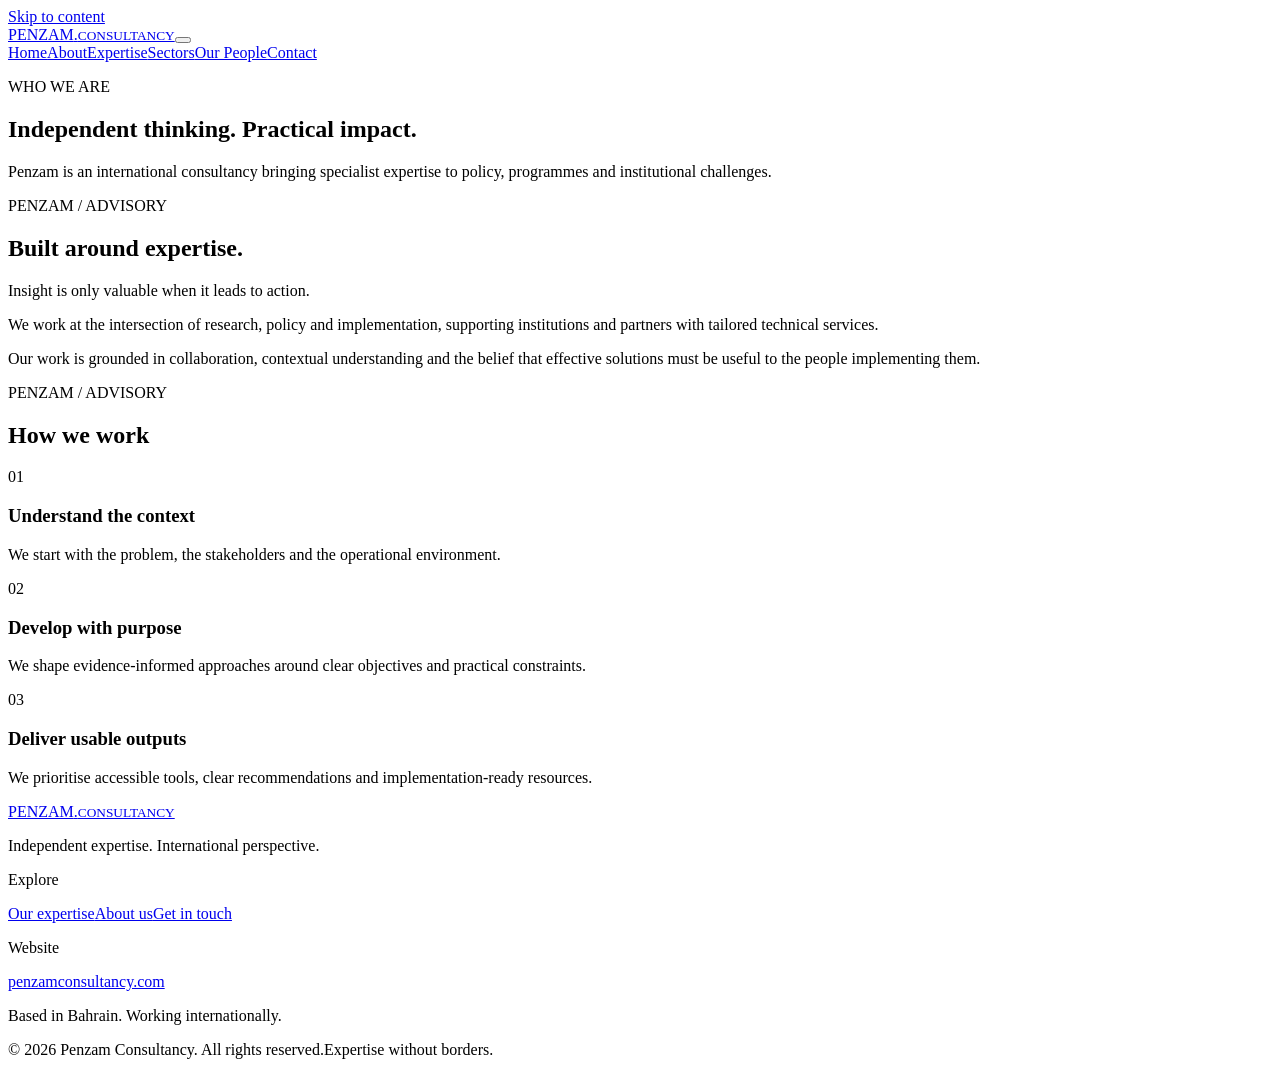
==== about.html @ 7cd4b7c7 "Add files via upload" ====
<!doctype html><html lang="en"><head><meta charset="utf-8"><meta name="viewport" content="width=device-width, initial-scale=1"><meta name="description" content="Penzam Consultancy provides international advisory, research, training and capacity-building expertise."><meta name="theme-color" content="#20252b"><title>About | Penzam Consultancy</title><link rel="stylesheet" href="assets/style.css"><script defer src="assets/script.js"></script></head><body><a class="skip" href="#main">Skip to content</a><header class="site-header"><div class="shell header-inner"><a class="brand" href="index.html" aria-label="Penzam home">PENZAM<span class="brand-dot">.</span><small>CONSULTANCY</small></a><button class="menu-toggle" aria-expanded="false" aria-controls="site-nav" aria-label="Toggle navigation"><span></span><span></span><span></span></button><nav id="site-nav" aria-label="Main navigation"><a href="index.html" class="">Home</a><a href="about.html" class="active">About</a><a href="expertise.html" class="">Expertise</a><a href="sectors.html" class="">Sectors</a><a href="team.html" class="">Our People</a><a href="contact.html" class="">Contact</a></nav></div></header><main id="main"><section class="hero subhero"><div class="shell"><p class="eyebrow">WHO WE ARE</p><h1>Independent thinking. Practical impact.</h1><p class="lead">Penzam is an international consultancy bringing specialist expertise to policy, programmes and institutional challenges.</p></div></section><section class="section "><div class="shell"><div class="section-heading"><p class="eyebrow">PENZAM / ADVISORY</p><h2>Built around expertise.</h2></div><div class="split"><p class="big-statement">Insight is only valuable when it leads to action.</p><div><p>We work at the intersection of research, policy and implementation, supporting institutions and partners with tailored technical services.</p><p>Our work is grounded in collaboration, contextual understanding and the belief that effective solutions must be useful to the people implementing them.</p></div></div></div></section><section class="section soft"><div class="shell"><div class="section-heading"><p class="eyebrow">PENZAM / ADVISORY</p><h2>How we work</h2></div><div class="card-grid"><article class="service-card"><span class="card-num">01</span><h3>Understand the context</h3><p>We start with the problem, the stakeholders and the operational environment.</p></article><article class="service-card"><span class="card-num">02</span><h3>Develop with purpose</h3><p>We shape evidence-informed approaches around clear objectives and practical constraints.</p></article><article class="service-card"><span class="card-num">03</span><h3>Deliver usable outputs</h3><p>We prioritise accessible tools, clear recommendations and implementation-ready resources.</p></article></div></div></section></main><footer class="footer"><div class="shell footer-top"><div><a class="brand footer-brand" href="index.html">PENZAM<span class="brand-dot">.</span><small>CONSULTANCY</small></a><p>Independent expertise. International perspective.</p></div><div><p class="footer-label">Explore</p><a href="expertise.html">Our expertise</a><a href="about.html">About us</a><a href="contact.html">Get in touch</a></div><div><p class="footer-label">Website</p><a href="https://penzamconsultancy.com">penzamconsultancy.com</a><p>Based in Bahrain. Working internationally.</p></div></div><div class="shell footer-bottom"><span>© <span id="year">2026</span> Penzam Consultancy. All rights reserved.</span><span>Expertise without borders.</span></div></footer></body></html>
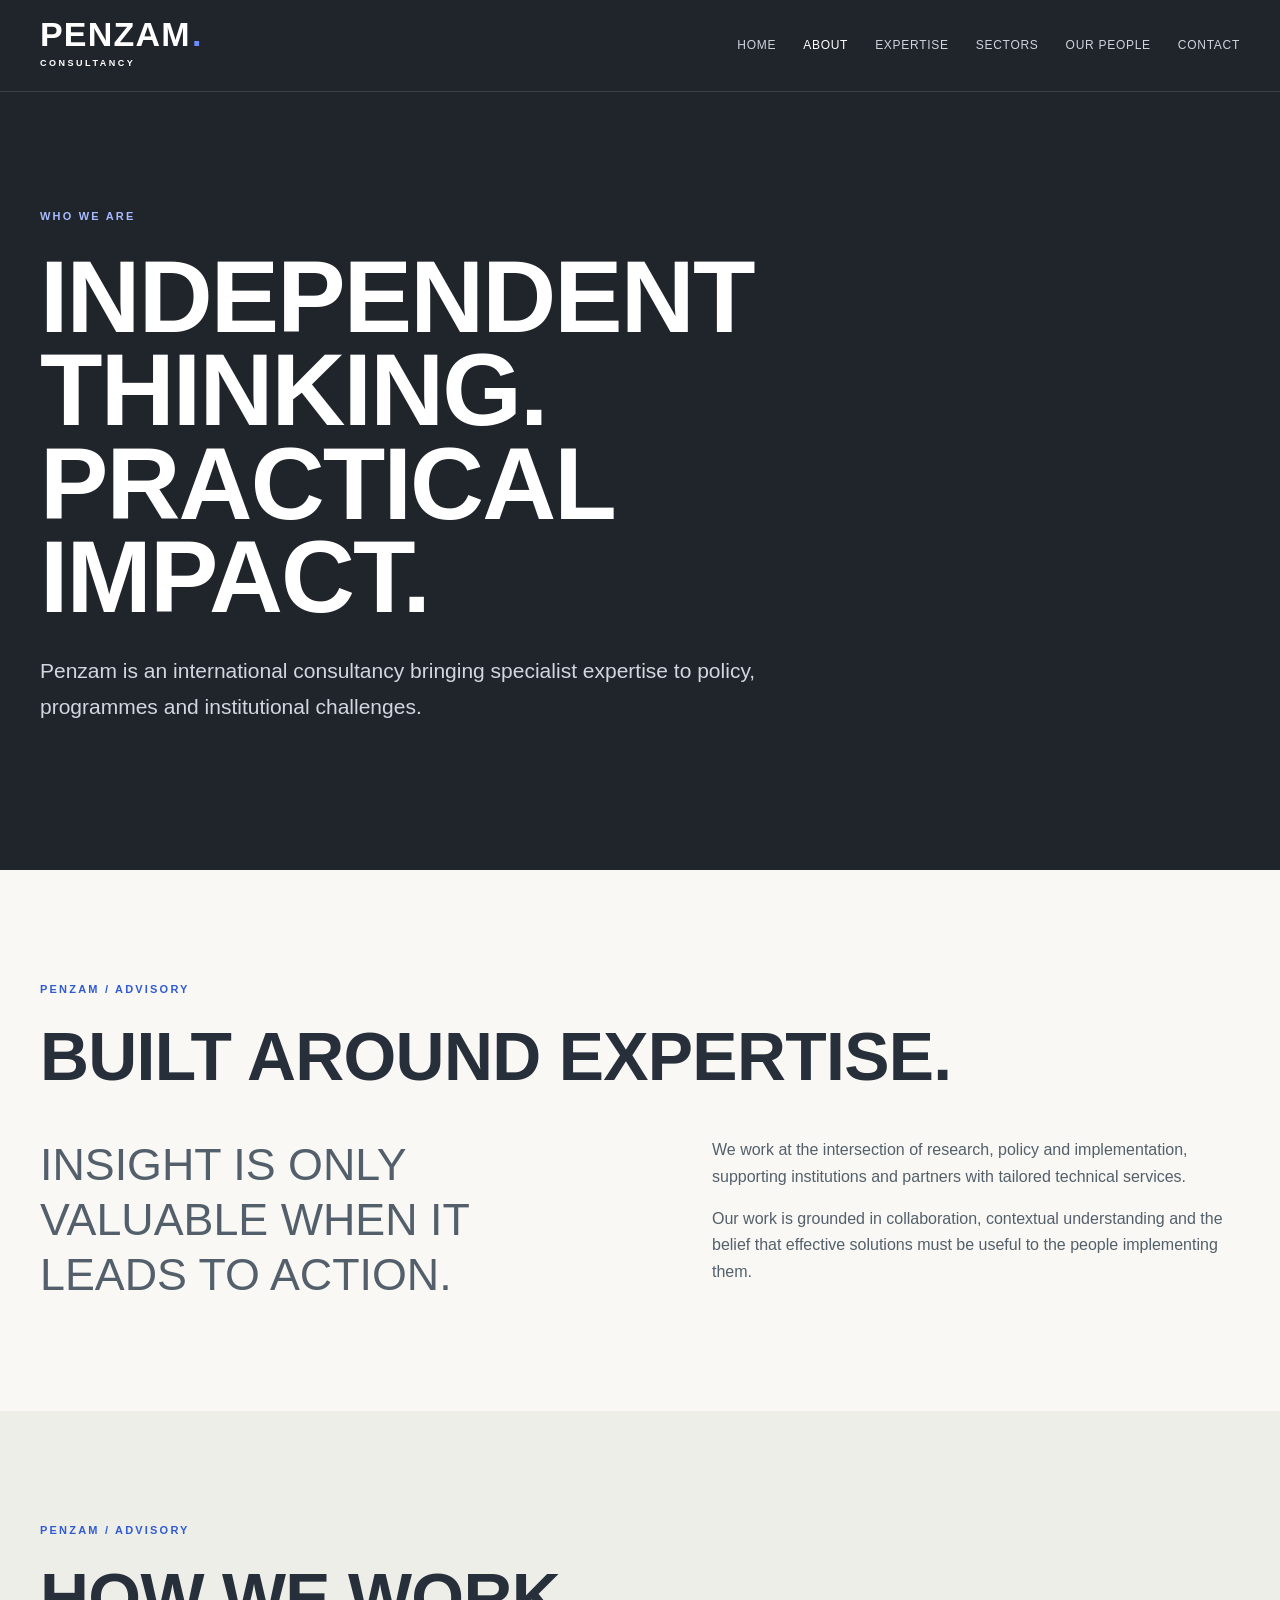
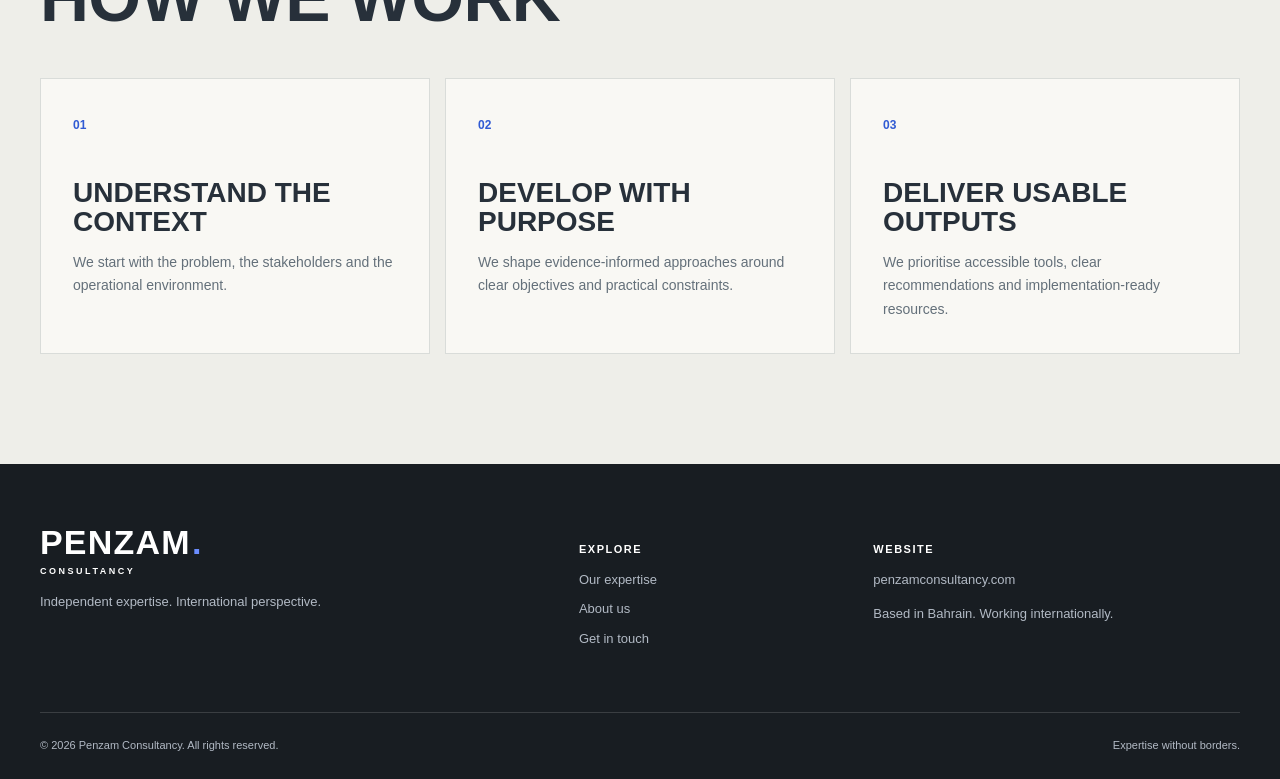
==== commit 39f0e4de: "Add files via upload" ====
--- a/about.html
+++ b/about.html
@@ -1 +1 @@
-<!doctype html><html lang="en"><head><meta charset="utf-8"><meta name="viewport" content="width=device-width, initial-scale=1"><meta name="description" content="Penzam Consultancy provides international advisory, research, training and capacity-building expertise."><meta name="theme-color" content="#20252b"><title>About | Penzam Consultancy</title><link rel="stylesheet" href="assets/style.css"><script defer src="assets/script.js"></script></head><body><a class="skip" href="#main">Skip to content</a><header class="site-header"><div class="shell header-inner"><a class="brand" href="index.html" aria-label="Penzam home">PENZAM<span class="brand-dot">.</span><small>CONSULTANCY</small></a><button class="menu-toggle" aria-expanded="false" aria-controls="site-nav" aria-label="Toggle navigation"><span></span><span></span><span></span></button><nav id="site-nav" aria-label="Main navigation"><a href="index.html" class="">Home</a><a href="about.html" class="active">About</a><a href="expertise.html" class="">Expertise</a><a href="sectors.html" class="">Sectors</a><a href="team.html" class="">Our People</a><a href="contact.html" class="">Contact</a></nav></div></header><main id="main"><section class="hero subhero"><div class="shell"><p class="eyebrow">WHO WE ARE</p><h1>Independent thinking. Practical impact.</h1><p class="lead">Penzam is an international consultancy bringing specialist expertise to policy, programmes and institutional challenges.</p></div></section><section class="section "><div class="shell"><div class="section-heading"><p class="eyebrow">PENZAM / ADVISORY</p><h2>Built around expertise.</h2></div><div class="split"><p class="big-statement">Insight is only valuable when it leads to action.</p><div><p>We work at the intersection of research, policy and implementation, supporting institutions and partners with tailored technical services.</p><p>Our work is grounded in collaboration, contextual understanding and the belief that effective solutions must be useful to the people implementing them.</p></div></div></div></section><section class="section soft"><div class="shell"><div class="section-heading"><p class="eyebrow">PENZAM / ADVISORY</p><h2>How we work</h2></div><div class="card-grid"><article class="service-card"><span class="card-num">01</span><h3>Understand the context</h3><p>We start with the problem, the stakeholders and the operational environment.</p></article><article class="service-card"><span class="card-num">02</span><h3>Develop with purpose</h3><p>We shape evidence-informed approaches around clear objectives and practical constraints.</p></article><article class="service-card"><span class="card-num">03</span><h3>Deliver usable outputs</h3><p>We prioritise accessible tools, clear recommendations and implementation-ready resources.</p></article></div></div></section></main><footer class="footer"><div class="shell footer-top"><div><a class="brand footer-brand" href="index.html">PENZAM<span class="brand-dot">.</span><small>CONSULTANCY</small></a><p>Independent expertise. International perspective.</p></div><div><p class="footer-label">Explore</p><a href="expertise.html">Our expertise</a><a href="about.html">About us</a><a href="contact.html">Get in touch</a></div><div><p class="footer-label">Website</p><a href="https://penzamconsultancy.com">penzamconsultancy.com</a><p>Based in Bahrain. Working internationally.</p></div></div><div class="shell footer-bottom"><span>© <span id="year">2026</span> Penzam Consultancy. All rights reserved.</span><span>Expertise without borders.</span></div></footer></body></html>+<!doctype html><html lang="en"><head><meta charset="utf-8"><meta name="viewport" content="width=device-width, initial-scale=1"><meta name="description" content="Penzam Consultancy provides international advisory, research, training and capacity-building expertise."><meta name="theme-color" content="#20252b"><title>About | Penzam Consultancy</title><link rel="stylesheet" href="style.css"><script defer src="script.js"></script></head><body><a class="skip" href="#main">Skip to content</a><header class="site-header"><div class="shell header-inner"><a class="brand" href="index.html" aria-label="Penzam home">PENZAM<span class="brand-dot">.</span><small>CONSULTANCY</small></a><button class="menu-toggle" aria-expanded="false" aria-controls="site-nav" aria-label="Toggle navigation"><span></span><span></span><span></span></button><nav id="site-nav" aria-label="Main navigation"><a href="index.html" class="">Home</a><a href="about.html" class="active">About</a><a href="expertise.html" class="">Expertise</a><a href="sectors.html" class="">Sectors</a><a href="team.html" class="">Our People</a><a href="contact.html" class="">Contact</a></nav></div></header><main id="main"><section class="hero subhero"><div class="shell"><p class="eyebrow">WHO WE ARE</p><h1>Independent thinking. Practical impact.</h1><p class="lead">Penzam is an international consultancy bringing specialist expertise to policy, programmes and institutional challenges.</p></div></section><section class="section "><div class="shell"><div class="section-heading"><p class="eyebrow">PENZAM / ADVISORY</p><h2>Built around expertise.</h2></div><div class="split"><p class="big-statement">Insight is only valuable when it leads to action.</p><div><p>We work at the intersection of research, policy and implementation, supporting institutions and partners with tailored technical services.</p><p>Our work is grounded in collaboration, contextual understanding and the belief that effective solutions must be useful to the people implementing them.</p></div></div></div></section><section class="section soft"><div class="shell"><div class="section-heading"><p class="eyebrow">PENZAM / ADVISORY</p><h2>How we work</h2></div><div class="card-grid"><article class="service-card"><span class="card-num">01</span><h3>Understand the context</h3><p>We start with the problem, the stakeholders and the operational environment.</p></article><article class="service-card"><span class="card-num">02</span><h3>Develop with purpose</h3><p>We shape evidence-informed approaches around clear objectives and practical constraints.</p></article><article class="service-card"><span class="card-num">03</span><h3>Deliver usable outputs</h3><p>We prioritise accessible tools, clear recommendations and implementation-ready resources.</p></article></div></div></section></main><footer class="footer"><div class="shell footer-top"><div><a class="brand footer-brand" href="index.html">PENZAM<span class="brand-dot">.</span><small>CONSULTANCY</small></a><p>Independent expertise. International perspective.</p></div><div><p class="footer-label">Explore</p><a href="expertise.html">Our expertise</a><a href="about.html">About us</a><a href="contact.html">Get in touch</a></div><div><p class="footer-label">Website</p><a href="https://penzamconsultancy.com">penzamconsultancy.com</a><p>Based in Bahrain. Working internationally.</p></div></div><div class="shell footer-bottom"><span>© <span id="year">2026</span> Penzam Consultancy. All rights reserved.</span><span>Expertise without borders.</span></div></footer></body></html>
--- a/style.css
+++ b/style.css
@@ -0,0 +1,2 @@
+@import url('https://fonts.googleapis.com/css2?family=Barlow+Condensed:wght@500;600;700&family=DM+Sans:wght@400;500;600;700&display=swap');
+:root{--charcoal:#20252b;--ink:#27303a;--blue:#315bd3;--cream:#eee9de;--paper:#f9f8f4;--muted:#64707c;--line:#d9dcd9}*{box-sizing:border-box}html{scroll-behavior:smooth}body{margin:0;background:var(--paper);color:var(--ink);font-family:'DM Sans',Arial,sans-serif;line-height:1.65}a{color:inherit}a:focus-visible,button:focus-visible{outline:3px solid #7da4ff;outline-offset:3px}.shell{width:min(1200px,calc(100% - 80px));margin:auto}.skip{position:absolute;left:-9999px}.skip:focus{left:10px;top:10px;z-index:99;background:white;padding:10px}.site-header{background:var(--charcoal);color:white;border-bottom:1px solid #ffffff20;position:relative;z-index:10}.header-inner{display:flex;align-items:center;justify-content:space-between;min-height:91px}.brand{text-decoration:none;font:700 34px/0.8 'Barlow Condensed',sans-serif;letter-spacing:.035em;display:inline-flex;flex-direction:column;position:relative}.brand-dot{color:#6b8dff;position:absolute;right:-12px;top:0}.brand small{font:600 9px/1.6 'DM Sans',sans-serif;letter-spacing:.28em;margin-top:8px}.site-header nav{display:flex;gap:27px;align-items:center}.site-header nav a{text-decoration:none;font-size:12px;letter-spacing:.06em;text-transform:uppercase;color:#cfd4dc;transition:color .2s}.site-header nav a:hover,.site-header nav a.active{color:white}.menu-toggle{display:none}.hero{background:var(--charcoal);color:white}.home-hero{min-height:690px;overflow:hidden}.hero-grid{display:grid;grid-template-columns:1.15fr .85fr;align-items:center;min-height:610px;gap:35px}.eyebrow{font-size:11px;letter-spacing:.2em;font-weight:700;text-transform:uppercase;color:var(--blue);margin:0 0 25px}.hero .eyebrow{color:#a8baff}.eyebrow-line{display:inline-block;width:26px;height:1px;background:#a8baff;vertical-align:middle;margin-right:9px}.hero h1{font:600 clamp(70px,9vw,142px)/.91 'Barlow Condensed',sans-serif;letter-spacing:-.018em;margin:0 0 30px;text-transform:uppercase}.hero h1 em{font-style:normal;color:var(--cream)}.accent{color:#7295ff}.lead{font-size:clamp(17px,1.65vw,21px);line-height:1.7;max-width:620px;color:#d2d7df}.hero-actions{display:flex;gap:30px;align-items:center;margin-top:38px;flex-wrap:wrap}.btn{display:inline-flex;align-items:center;gap:30px;text-decoration:none;padding:15px 21px;font-size:13px;font-weight:700;transition:transform .2s}.btn:hover{transform:translateY(-3px)}.btn-primary{background:var(--blue);color:white}.btn-light{background:var(--cream);color:var(--charcoal)}.text-link{font-size:13px;text-decoration:none;border-bottom:1px solid #ffffff88;padding-bottom:5px}.hero-art{height:450px;position:relative;display:flex;align-items:center;justify-content:center}.orbit{position:absolute;border:1px solid #7192d55c;border-radius:50%;width:370px;height:370px;transform:rotate(-30deg) scaleX(.55)}.orbit-two{transform:rotate(34deg) scaleX(.55)}.orbit-three{transform:rotate(90deg) scaleX(.55)}.hero-art:before{content:'';height:10px;width:10px;border-radius:50%;background:#779aff;box-shadow:0 0 50px 22px #315bd322;position:absolute}.art-cross{position:absolute;top:5%;right:9%;font-size:34px;font-weight:200;color:#b9c8ef}.art-caption{position:absolute;bottom:0;font-size:9px;letter-spacing:.23em;color:#8b9bb5}.hero-foot{display:flex;justify-content:space-between;color:#8796ad;letter-spacing:.15em;font-size:10px;padding:15px 0 28px}.section{padding:110px 0}.section.soft{background:#eeeee9}.section-heading{margin-bottom:46px}.section h2,.feature-band h2{font:600 clamp(42px,5.3vw,72px)/1 'Barlow Condensed',sans-serif;letter-spacing:-.01em;text-transform:uppercase;margin:0}.split{display:grid;grid-template-columns:1fr 1fr;gap:12%;align-items:start}.big-statement{font:500 clamp(27px,3.5vw,46px)/1.22 'Barlow Condensed',sans-serif;text-transform:uppercase;margin:0}.split>div p:first-child{margin-top:0}.split p{color:#53606b}.inline-link{display:inline-block;color:#2147af;text-decoration:none;border-bottom:1px solid #2147af;font-weight:700;font-size:13px;margin-top:12px}.card-grid{display:grid;grid-template-columns:repeat(3,1fr);gap:15px}.service-card{padding:32px;min-height:265px;background:var(--paper);border:1px solid var(--line);transition:transform .2s,border-color .2s}.service-card:hover{transform:translateY(-4px);border-color:var(--blue)}.card-num{font-size:12px;color:var(--blue);font-weight:700}.service-card h3{font:600 28px/1.05 'Barlow Condensed',sans-serif;text-transform:uppercase;margin:40px 0 15px}.service-card p{font-size:14px;color:#64707a;margin:0}.feature-band{background:var(--blue);color:white;padding:75px 0}.feature-inner{display:flex;justify-content:space-between;align-items:center;gap:30px}.feature-band .eyebrow{color:#d4deff}.feature-band h2{max-width:650px}.subhero{padding:115px 0 125px}.subhero h1{max-width:950px;font-size:clamp(60px,8vw,112px)}.subhero .lead{max-width:800px}.footer{background:#181d22;color:#b2bac5;padding:65px 0 25px}.footer-top{display:grid;grid-template-columns:2fr 1fr 1.5fr;gap:50px}.footer-brand{color:white}.footer-top p{font-size:13px}.footer-label{color:white;text-transform:uppercase;letter-spacing:.14em;font-size:11px!important;font-weight:700}.footer-top a:not(.brand){display:block;text-decoration:none;font-size:13px;margin:8px 0}.footer-bottom{border-top:1px solid #ffffff25;margin-top:55px;padding-top:23px;display:flex;justify-content:space-between;font-size:11px;gap:15px}.contact-panel{background:white;padding:32px;border:1px solid var(--line)}.contact-panel h3{font:600 32px 'Barlow Condensed',sans-serif;text-transform:uppercase}.contact-email{font-size:18px;overflow-wrap:anywhere}.contact-email a{color:var(--blue)}.small-note{font-size:12px!important;color:#8b5d36!important}.contact-panel hr{border:0;border-top:1px solid var(--line);margin:28px 0}@media(max-width:850px){.shell{width:min(100% - 38px,1200px)}.header-inner{min-height:75px}.menu-toggle{display:flex;flex-direction:column;gap:5px;background:none;border:0;padding:10px;cursor:pointer}.menu-toggle span{width:24px;height:2px;background:white}.site-header nav{display:none;position:absolute;top:75px;left:0;right:0;background:var(--charcoal);padding:25px 20px;flex-direction:column;align-items:flex-start;gap:16px}.site-header nav.open{display:flex}.hero-grid{grid-template-columns:1fr;min-height:0;padding-top:90px;padding-bottom:50px}.home-hero{min-height:0}.hero-art{height:220px;overflow:hidden}.orbit{width:210px;height:210px}.hero h1{font-size:clamp(70px,14vw,110px)}.hero-foot{padding-bottom:24px}.section{padding:75px 0}.split{grid-template-columns:1fr;gap:25px}.card-grid{grid-template-columns:repeat(2,1fr)}.feature-inner{align-items:flex-start;flex-direction:column}.footer-top{grid-template-columns:1fr 1fr}.subhero{padding:90px 0}}@media(max-width:540px){.card-grid{grid-template-columns:1fr}.service-card{min-height:210px}.footer-top{grid-template-columns:1fr}.footer-bottom{flex-direction:column}.hero h1{font-size:70px}.hero-foot{font-size:8px}.subhero h1{font-size:62px}.hero-art{height:170px}.hero-actions{gap:20px}}@media(prefers-reduced-motion:reduce){html{scroll-behavior:auto}*,*:before,*:after{transition:none!important}}
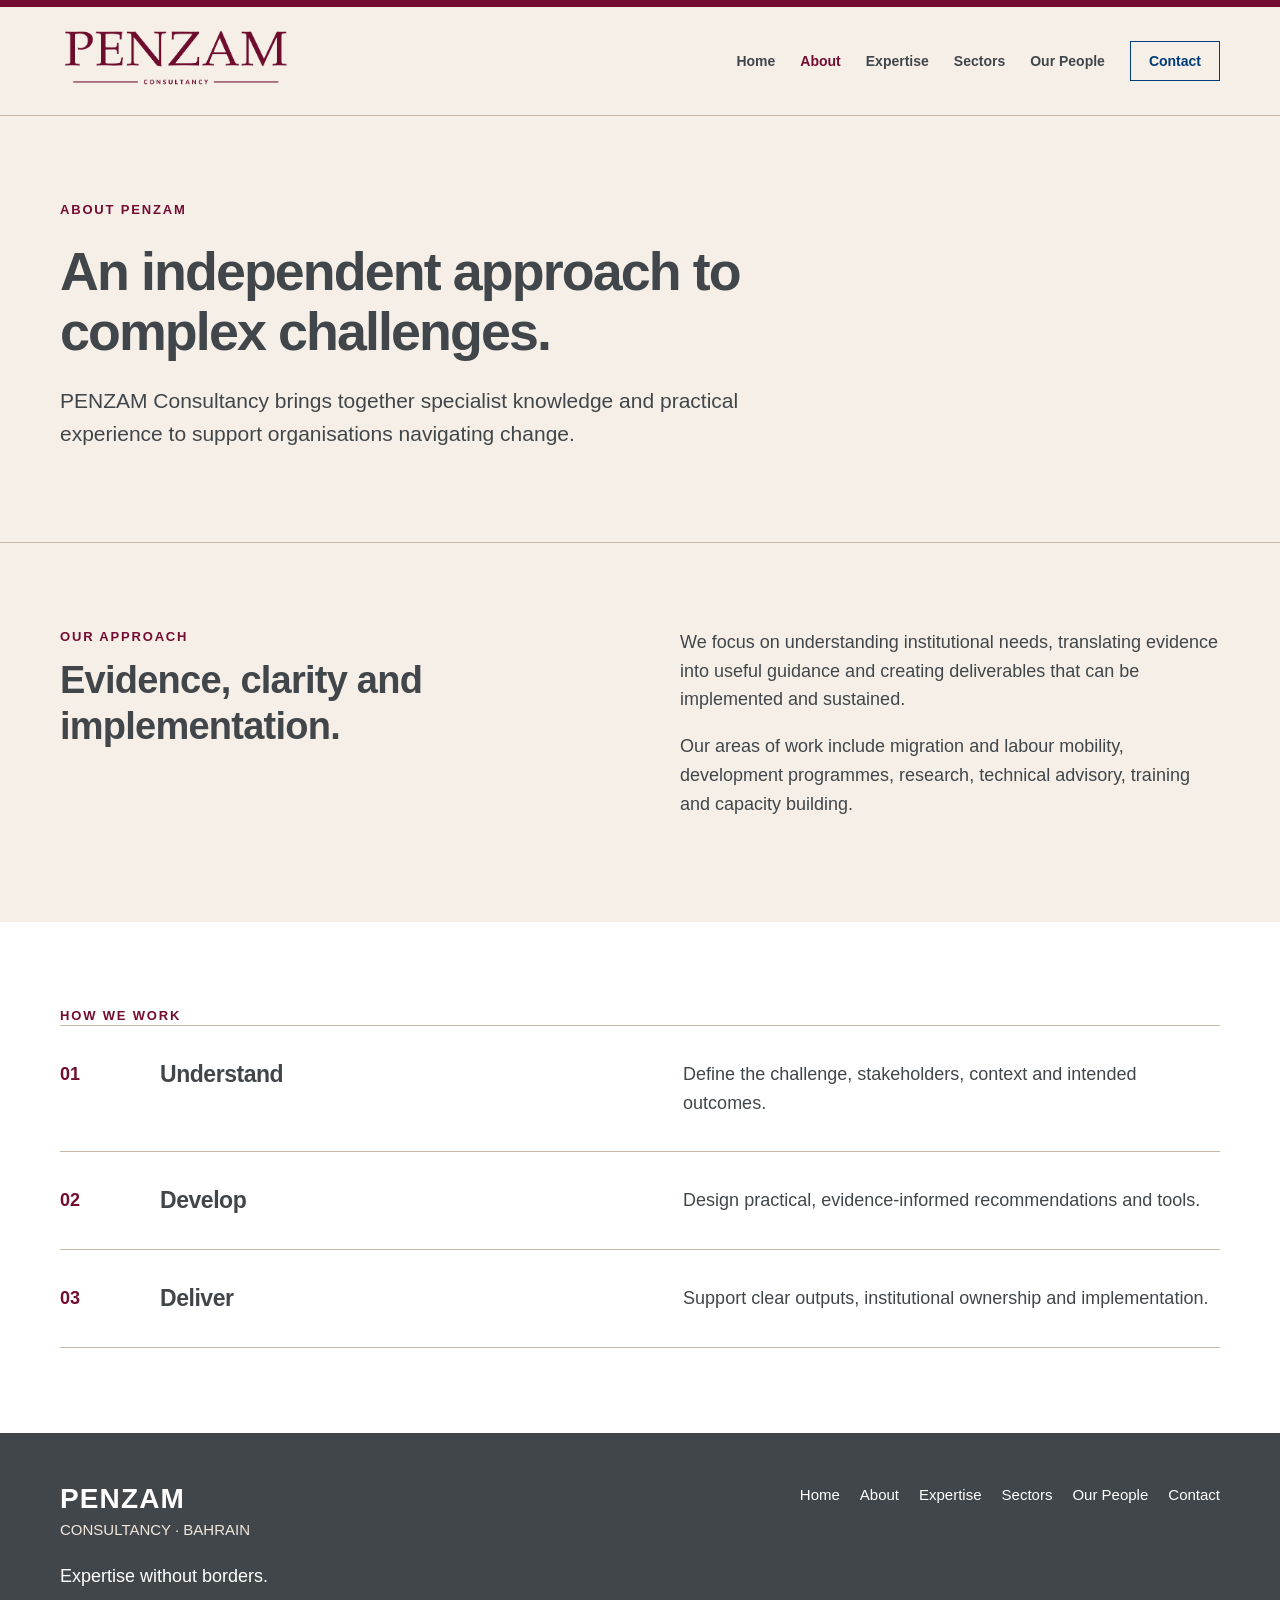
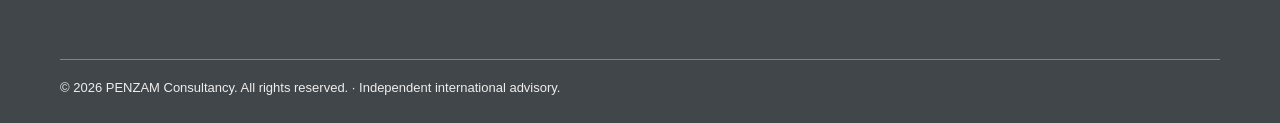
==== commit 6fef2aff: "Add files via upload" ====
--- a/about.html
+++ b/about.html
@@ -1 +1,5 @@
-<!doctype html><html lang="en"><head><meta charset="utf-8"><meta name="viewport" content="width=device-width, initial-scale=1"><meta name="description" content="Penzam Consultancy provides international advisory, research, training and capacity-building expertise."><meta name="theme-color" content="#20252b"><title>About | Penzam Consultancy</title><link rel="stylesheet" href="style.css"><script defer src="script.js"></script></head><body><a class="skip" href="#main">Skip to content</a><header class="site-header"><div class="shell header-inner"><a class="brand" href="index.html" aria-label="Penzam home">PENZAM<span class="brand-dot">.</span><small>CONSULTANCY</small></a><button class="menu-toggle" aria-expanded="false" aria-controls="site-nav" aria-label="Toggle navigation"><span></span><span></span><span></span></button><nav id="site-nav" aria-label="Main navigation"><a href="index.html" class="">Home</a><a href="about.html" class="active">About</a><a href="expertise.html" class="">Expertise</a><a href="sectors.html" class="">Sectors</a><a href="team.html" class="">Our People</a><a href="contact.html" class="">Contact</a></nav></div></header><main id="main"><section class="hero subhero"><div class="shell"><p class="eyebrow">WHO WE ARE</p><h1>Independent thinking. Practical impact.</h1><p class="lead">Penzam is an international consultancy bringing specialist expertise to policy, programmes and institutional challenges.</p></div></section><section class="section "><div class="shell"><div class="section-heading"><p class="eyebrow">PENZAM / ADVISORY</p><h2>Built around expertise.</h2></div><div class="split"><p class="big-statement">Insight is only valuable when it leads to action.</p><div><p>We work at the intersection of research, policy and implementation, supporting institutions and partners with tailored technical services.</p><p>Our work is grounded in collaboration, contextual understanding and the belief that effective solutions must be useful to the people implementing them.</p></div></div></div></section><section class="section soft"><div class="shell"><div class="section-heading"><p class="eyebrow">PENZAM / ADVISORY</p><h2>How we work</h2></div><div class="card-grid"><article class="service-card"><span class="card-num">01</span><h3>Understand the context</h3><p>We start with the problem, the stakeholders and the operational environment.</p></article><article class="service-card"><span class="card-num">02</span><h3>Develop with purpose</h3><p>We shape evidence-informed approaches around clear objectives and practical constraints.</p></article><article class="service-card"><span class="card-num">03</span><h3>Deliver usable outputs</h3><p>We prioritise accessible tools, clear recommendations and implementation-ready resources.</p></article></div></div></section></main><footer class="footer"><div class="shell footer-top"><div><a class="brand footer-brand" href="index.html">PENZAM<span class="brand-dot">.</span><small>CONSULTANCY</small></a><p>Independent expertise. International perspective.</p></div><div><p class="footer-label">Explore</p><a href="expertise.html">Our expertise</a><a href="about.html">About us</a><a href="contact.html">Get in touch</a></div><div><p class="footer-label">Website</p><a href="https://penzamconsultancy.com">penzamconsultancy.com</a><p>Based in Bahrain. Working internationally.</p></div></div><div class="shell footer-bottom"><span>© <span id="year">2026</span> Penzam Consultancy. All rights reserved.</span><span>Expertise without borders.</span></div></footer></body></html>+<!doctype html>
+<html lang="en"><head><meta charset="utf-8"><meta name="viewport" content="width=device-width,initial-scale=1"><meta name="theme-color" content="#F6EFE7"><meta name="description" content="About PENZAM Consultancy and our approach to international advisory services."><title>About | PENZAM Consultancy</title><link rel="stylesheet" href="style.css"><script src="script.js" defer></script></head>
+<body><a class="skip" href="#main">Skip to content</a><div class="topline"></div><header class="header"><div class="container header-inner"><a href="index.html" class="brand" aria-label="PENZAM Consultancy homepage"><img src="penzam-logo-reference.png" alt="PENZAM Consultancy"></a><button type="button" class="menu-toggle" aria-expanded="false" aria-controls="site-nav">Menu ☰</button><nav class="nav" id="site-nav" aria-label="Main navigation"><a href="index.html">Home</a><a href="about.html" aria-current="page">About</a><a href="expertise.html">Expertise</a><a href="sectors.html">Sectors</a><a href="team.html">Our People</a><a href="contact.html" class="nav-contact" >Contact</a></nav></div></header>
+<main id="main"><section class="page-hero"><div class="container"><div class="eyebrow">About PENZAM</div><h1>An independent approach to complex challenges.</h1><p>PENZAM Consultancy brings together specialist knowledge and practical experience to support organisations navigating change.</p></div></section><section class="section"><div class="container split"><div><div class="eyebrow">Our approach</div><h2>Evidence, clarity and implementation.</h2></div><div><p>We focus on understanding institutional needs, translating evidence into useful guidance and creating deliverables that can be implemented and sustained.</p><p>Our areas of work include migration and labour mobility, development programmes, research, technical advisory, training and capacity building.</p></div></div></section><section class="section white"><div class="container"><div class="eyebrow">How we work</div><div class="content-list"><div class="content-row"><span class="index">01</span><h2>Understand</h2><p>Define the challenge, stakeholders, context and intended outcomes.</p></div><div class="content-row"><span class="index">02</span><h2>Develop</h2><p>Design practical, evidence-informed recommendations and tools.</p></div><div class="content-row"><span class="index">03</span><h2>Deliver</h2><p>Support clear outputs, institutional ownership and implementation.</p></div></div></div></section></main>
+<footer class="footer"><div class="container"><div class="footer-top"><div><div class="footer-brand">PENZAM</div><small>CONSULTANCY · BAHRAIN</small><p>Expertise without borders.</p></div><nav class="footer-links" aria-label="Footer navigation"><a href="index.html">Home</a><a href="about.html">About</a><a href="expertise.html">Expertise</a><a href="sectors.html">Sectors</a><a href="team.html">Our People</a><a href="contact.html">Contact</a></nav></div><div class="footer-bottom">© 2026 PENZAM Consultancy. All rights reserved. · Independent international advisory.</div></div></footer></body></html>
--- a/style.css
+++ b/style.css
@@ -1,2 +1,7 @@
-@import url('https://fonts.googleapis.com/css2?family=Barlow+Condensed:wght@500;600;700&family=DM+Sans:wght@400;500;600;700&display=swap');
-:root{--charcoal:#20252b;--ink:#27303a;--blue:#315bd3;--cream:#eee9de;--paper:#f9f8f4;--muted:#64707c;--line:#d9dcd9}*{box-sizing:border-box}html{scroll-behavior:smooth}body{margin:0;background:var(--paper);color:var(--ink);font-family:'DM Sans',Arial,sans-serif;line-height:1.65}a{color:inherit}a:focus-visible,button:focus-visible{outline:3px solid #7da4ff;outline-offset:3px}.shell{width:min(1200px,calc(100% - 80px));margin:auto}.skip{position:absolute;left:-9999px}.skip:focus{left:10px;top:10px;z-index:99;background:white;padding:10px}.site-header{background:var(--charcoal);color:white;border-bottom:1px solid #ffffff20;position:relative;z-index:10}.header-inner{display:flex;align-items:center;justify-content:space-between;min-height:91px}.brand{text-decoration:none;font:700 34px/0.8 'Barlow Condensed',sans-serif;letter-spacing:.035em;display:inline-flex;flex-direction:column;position:relative}.brand-dot{color:#6b8dff;position:absolute;right:-12px;top:0}.brand small{font:600 9px/1.6 'DM Sans',sans-serif;letter-spacing:.28em;margin-top:8px}.site-header nav{display:flex;gap:27px;align-items:center}.site-header nav a{text-decoration:none;font-size:12px;letter-spacing:.06em;text-transform:uppercase;color:#cfd4dc;transition:color .2s}.site-header nav a:hover,.site-header nav a.active{color:white}.menu-toggle{display:none}.hero{background:var(--charcoal);color:white}.home-hero{min-height:690px;overflow:hidden}.hero-grid{display:grid;grid-template-columns:1.15fr .85fr;align-items:center;min-height:610px;gap:35px}.eyebrow{font-size:11px;letter-spacing:.2em;font-weight:700;text-transform:uppercase;color:var(--blue);margin:0 0 25px}.hero .eyebrow{color:#a8baff}.eyebrow-line{display:inline-block;width:26px;height:1px;background:#a8baff;vertical-align:middle;margin-right:9px}.hero h1{font:600 clamp(70px,9vw,142px)/.91 'Barlow Condensed',sans-serif;letter-spacing:-.018em;margin:0 0 30px;text-transform:uppercase}.hero h1 em{font-style:normal;color:var(--cream)}.accent{color:#7295ff}.lead{font-size:clamp(17px,1.65vw,21px);line-height:1.7;max-width:620px;color:#d2d7df}.hero-actions{display:flex;gap:30px;align-items:center;margin-top:38px;flex-wrap:wrap}.btn{display:inline-flex;align-items:center;gap:30px;text-decoration:none;padding:15px 21px;font-size:13px;font-weight:700;transition:transform .2s}.btn:hover{transform:translateY(-3px)}.btn-primary{background:var(--blue);color:white}.btn-light{background:var(--cream);color:var(--charcoal)}.text-link{font-size:13px;text-decoration:none;border-bottom:1px solid #ffffff88;padding-bottom:5px}.hero-art{height:450px;position:relative;display:flex;align-items:center;justify-content:center}.orbit{position:absolute;border:1px solid #7192d55c;border-radius:50%;width:370px;height:370px;transform:rotate(-30deg) scaleX(.55)}.orbit-two{transform:rotate(34deg) scaleX(.55)}.orbit-three{transform:rotate(90deg) scaleX(.55)}.hero-art:before{content:'';height:10px;width:10px;border-radius:50%;background:#779aff;box-shadow:0 0 50px 22px #315bd322;position:absolute}.art-cross{position:absolute;top:5%;right:9%;font-size:34px;font-weight:200;color:#b9c8ef}.art-caption{position:absolute;bottom:0;font-size:9px;letter-spacing:.23em;color:#8b9bb5}.hero-foot{display:flex;justify-content:space-between;color:#8796ad;letter-spacing:.15em;font-size:10px;padding:15px 0 28px}.section{padding:110px 0}.section.soft{background:#eeeee9}.section-heading{margin-bottom:46px}.section h2,.feature-band h2{font:600 clamp(42px,5.3vw,72px)/1 'Barlow Condensed',sans-serif;letter-spacing:-.01em;text-transform:uppercase;margin:0}.split{display:grid;grid-template-columns:1fr 1fr;gap:12%;align-items:start}.big-statement{font:500 clamp(27px,3.5vw,46px)/1.22 'Barlow Condensed',sans-serif;text-transform:uppercase;margin:0}.split>div p:first-child{margin-top:0}.split p{color:#53606b}.inline-link{display:inline-block;color:#2147af;text-decoration:none;border-bottom:1px solid #2147af;font-weight:700;font-size:13px;margin-top:12px}.card-grid{display:grid;grid-template-columns:repeat(3,1fr);gap:15px}.service-card{padding:32px;min-height:265px;background:var(--paper);border:1px solid var(--line);transition:transform .2s,border-color .2s}.service-card:hover{transform:translateY(-4px);border-color:var(--blue)}.card-num{font-size:12px;color:var(--blue);font-weight:700}.service-card h3{font:600 28px/1.05 'Barlow Condensed',sans-serif;text-transform:uppercase;margin:40px 0 15px}.service-card p{font-size:14px;color:#64707a;margin:0}.feature-band{background:var(--blue);color:white;padding:75px 0}.feature-inner{display:flex;justify-content:space-between;align-items:center;gap:30px}.feature-band .eyebrow{color:#d4deff}.feature-band h2{max-width:650px}.subhero{padding:115px 0 125px}.subhero h1{max-width:950px;font-size:clamp(60px,8vw,112px)}.subhero .lead{max-width:800px}.footer{background:#181d22;color:#b2bac5;padding:65px 0 25px}.footer-top{display:grid;grid-template-columns:2fr 1fr 1.5fr;gap:50px}.footer-brand{color:white}.footer-top p{font-size:13px}.footer-label{color:white;text-transform:uppercase;letter-spacing:.14em;font-size:11px!important;font-weight:700}.footer-top a:not(.brand){display:block;text-decoration:none;font-size:13px;margin:8px 0}.footer-bottom{border-top:1px solid #ffffff25;margin-top:55px;padding-top:23px;display:flex;justify-content:space-between;font-size:11px;gap:15px}.contact-panel{background:white;padding:32px;border:1px solid var(--line)}.contact-panel h3{font:600 32px 'Barlow Condensed',sans-serif;text-transform:uppercase}.contact-email{font-size:18px;overflow-wrap:anywhere}.contact-email a{color:var(--blue)}.small-note{font-size:12px!important;color:#8b5d36!important}.contact-panel hr{border:0;border-top:1px solid var(--line);margin:28px 0}@media(max-width:850px){.shell{width:min(100% - 38px,1200px)}.header-inner{min-height:75px}.menu-toggle{display:flex;flex-direction:column;gap:5px;background:none;border:0;padding:10px;cursor:pointer}.menu-toggle span{width:24px;height:2px;background:white}.site-header nav{display:none;position:absolute;top:75px;left:0;right:0;background:var(--charcoal);padding:25px 20px;flex-direction:column;align-items:flex-start;gap:16px}.site-header nav.open{display:flex}.hero-grid{grid-template-columns:1fr;min-height:0;padding-top:90px;padding-bottom:50px}.home-hero{min-height:0}.hero-art{height:220px;overflow:hidden}.orbit{width:210px;height:210px}.hero h1{font-size:clamp(70px,14vw,110px)}.hero-foot{padding-bottom:24px}.section{padding:75px 0}.split{grid-template-columns:1fr;gap:25px}.card-grid{grid-template-columns:repeat(2,1fr)}.feature-inner{align-items:flex-start;flex-direction:column}.footer-top{grid-template-columns:1fr 1fr}.subhero{padding:90px 0}}@media(max-width:540px){.card-grid{grid-template-columns:1fr}.service-card{min-height:210px}.footer-top{grid-template-columns:1fr}.footer-bottom{flex-direction:column}.hero h1{font-size:70px}.hero-foot{font-size:8px}.subhero h1{font-size:62px}.hero-art{height:170px}.hero-actions{gap:20px}}@media(prefers-reduced-motion:reduce){html{scroll-behavior:auto}*,*:before,*:after{transition:none!important}}+:root{--burgundy:#730D32;--blue:#003B7A;--emerald:#006B3F;--graphite:#41464A;--ivory:#F6EFE7;--stone:#C8B8A6;--white:#fff;--heading:"Avenir Next",Avenir,Arial,sans-serif;--body:Calibri,"Carlito","Segoe UI",Arial,sans-serif}
+*{box-sizing:border-box}html{scroll-behavior:smooth}body{margin:0;background:var(--ivory);color:var(--graphite);font:18px/1.6 var(--body)}a{color:var(--blue)}a:focus-visible,button:focus-visible{outline:3px solid var(--blue);outline-offset:4px}img{max-width:100%}.container{width:min(1160px,calc(100% - 56px));margin:auto}.skip{position:absolute;top:-100px;left:12px;background:white;padding:8px;z-index:50}.skip:focus{top:8px}
+.topline{height:7px;background:var(--burgundy)}.header{background:var(--ivory);border-bottom:1px solid var(--stone)}.header-inner{min-height:108px;display:flex;align-items:center;justify-content:space-between;gap:25px}.brand{display:block;width:228px;flex-shrink:0}.brand img{display:block;width:100%;mix-blend-mode:multiply}.nav{display:flex;align-items:center;gap:25px}.nav a{font:600 14px var(--body);color:var(--graphite);text-decoration:none}.nav a:hover,.nav a[aria-current=page]{color:var(--burgundy)}.nav .nav-contact{padding:11px 18px;border:1px solid var(--blue);color:var(--blue)}.menu-toggle{display:none;border:1px solid var(--stone);background:transparent;padding:9px 12px;color:var(--graphite);font:700 15px var(--body)}
+.eyebrow{color:var(--burgundy);font:700 13px/1.4 var(--body);letter-spacing:.14em;text-transform:uppercase}.hero{padding:108px 0 100px;min-height:590px;display:flex;align-items:center}.hero-grid{display:grid;grid-template-columns:1.4fr .6fr;gap:70px;align-items:end}.hero h1,.page-hero h1{font:700 clamp(38px,4.2vw,58px)/1.12 var(--heading);letter-spacing:-.035em;color:var(--graphite);max-width:850px;margin:22px 0}.hero h1 em{color:var(--burgundy);font-style:normal}.lead{font-size:21px;max-width:650px;line-height:1.5}.hero-aside{border-top:2px solid var(--burgundy);padding-top:22px;font-size:16px}.hero-aside strong{font-family:var(--heading);font-size:20px}.actions{display:flex;gap:15px;flex-wrap:wrap;margin-top:32px}.button{display:inline-flex;align-items:center;justify-content:center;min-height:49px;padding:11px 23px;background:var(--blue);color:#fff;text-decoration:none;font-weight:700;font-size:16px}.button.secondary{background:transparent;color:var(--blue);border:1px solid var(--blue)}.button:hover{filter:brightness(.88)}
+.rule{height:1px;background:var(--stone)}.section{padding:85px 0}.section.white{background:#fff}.section.blue{background:var(--blue);color:#fff}.section.blue h2,.section.blue .eyebrow{color:#fff}.section-header{display:flex;justify-content:space-between;gap:40px;align-items:end;margin-bottom:40px}.section h2{font:700 clamp(28px,3vw,38px)/1.2 var(--heading);letter-spacing:-.02em;margin:12px 0 0}.section-intro{max-width:510px;margin:0}.cards{display:grid;grid-template-columns:repeat(3,minmax(0,1fr));gap:1px;background:var(--stone);border:1px solid var(--stone)}.card{background:var(--ivory);padding:31px;min-height:240px}.card .num{font-size:13px;color:var(--burgundy);font-weight:700}.card h3{font:600 23px/1.3 var(--heading);margin:24px 0 10px}.card p{margin:0;font-size:16px}.split{display:grid;grid-template-columns:1fr 1fr;gap:80px}.split p{margin-top:0}.text-link{font-weight:700;text-decoration:none;border-bottom:1px solid currentColor;padding-bottom:3px}.page-hero{padding:85px 0 70px;border-bottom:1px solid var(--stone)}.page-hero p{max-width:760px;font-size:21px}.content-list{border-top:1px solid var(--stone)}.content-row{display:grid;grid-template-columns:65px 1fr 1.1fr;gap:35px;border-bottom:1px solid var(--stone);padding:34px 0;align-items:start}.content-row h2{font:600 23px/1.25 var(--heading);margin:0}.content-row p{margin:0}.content-row .index{color:var(--burgundy);font-weight:700}.statement{font:600 clamp(24px,3vw,38px)/1.35 var(--heading);max-width:860px}.note{border-left:3px solid var(--burgundy);padding:12px 22px;background:#fff;font-size:16px}.footer{background:var(--graphite);color:#fff;padding:50px 0 25px}.footer a{color:#fff}.footer-top{display:flex;justify-content:space-between;gap:30px;align-items:start}.footer-brand{font:700 28px var(--heading);letter-spacing:.04em}.footer small{color:#f0e7dd}.footer-links{display:flex;gap:20px;flex-wrap:wrap}.footer-links a{text-decoration:none;font-size:15px}.footer-bottom{border-top:1px solid #7e8588;margin-top:50px;padding-top:18px;font-size:13px;color:#eee}.muted{color:#667076}.contact-panel{padding:35px;background:white;border-top:4px solid var(--burgundy)}.contact-panel h2{margin-top:0}.contact-panel a{font-size:22px;overflow-wrap:anywhere}
+@media(max-width:850px){.header-inner{min-height:85px}.brand{width:185px}.menu-toggle{display:block}.nav{display:none;position:absolute;top:92px;left:0;right:0;background:var(--ivory);z-index:10;padding:20px 28px;box-shadow:0 12px 18px #0002;flex-direction:column;align-items:stretch}.nav.open{display:flex}.hero{padding:65px 0;min-height:auto}.hero-grid,.split{grid-template-columns:1fr;gap:35px}.cards{grid-template-columns:1fr 1fr}.content-row{grid-template-columns:35px 1fr;gap:15px}.content-row p{grid-column:2}.section-header{display:block}.section-intro{margin-top:15px}.footer-top{display:block}.footer-links{margin-top:25px}}
+@media(max-width:540px){.container{width:min(100% - 34px,1160px)}body{font-size:16px}.hero h1,.page-hero h1{font-size:36px}.hero{padding:55px 0}.page-hero{padding:55px 0}.section{padding:58px 0}.cards{grid-template-columns:1fr}.card{min-height:unset}.lead,.page-hero p{font-size:18px}.footer-links{gap:14px}}
